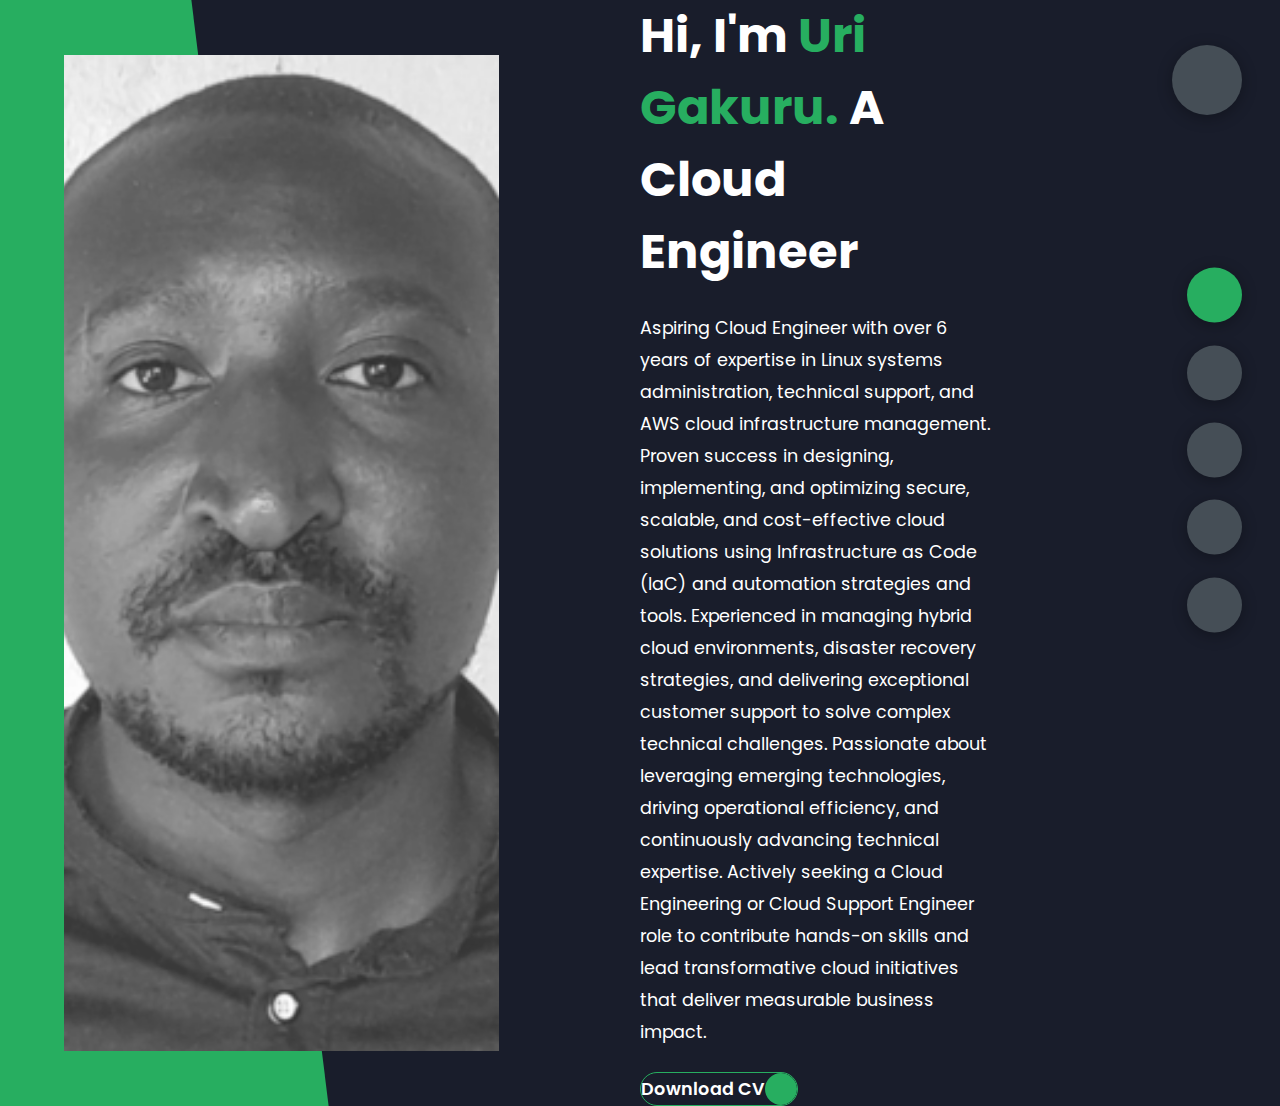
==== portfolio/index.html @ a969fb10 "updated blog" ====
<!DOCTYPE html>
<html lang="en">
<head>
    <meta charset="UTF-8">
    <meta name="viewport" content="width=device-width, initial-scale=1.0">
    <title>Portfolio</title>
    <link rel="stylesheet" href="styles/styles.css">
    <link rel="preconnect" href="https://fonts.googleapis.com">
    <link rel="preconnect" href="https://fonts.gstatic.com" crossorigin>
    <link rel="stylesheet" href="https://cdnjs.cloudflare.com/ajax/libs/font-awesome/6.7.1/css/all.min.css" integrity="sha512-5Hs3dF2AEPkpNAR7UiOHba+lRSJNeM2ECkwxUIxC1Q/FLycGTbNapWXB4tP889k5T5Ju8fs4b1P5z/iB4nMfSQ==" crossorigin="anonymous" referrerpolicy="no-referrer" />
    <link href="https://fonts.googleapis.com/css2?family=Poppins:ital,wght@0,100;0,200;0,300;0,400;0,500;0,600;0,700;0,800;0,900;1,100;1,200;1,300;1,400;1,500;1,600;1,700;1,800;1,900&display=swap" rel="stylesheet">
</head>
<body class="main-content">
    <header class="section sec1 header active" id="home">
        <div class="header-content">
            <div class="left-header">
                <div class="h-shape"></div>
                <div class="image">
                    <img src="img/Uri.png" alt="">
                </div>
            </div>
            <div class="right-header">
                <h1 class="name">
                    Hi, I'm <span>Uri Gakuru.</span>
                    A Cloud Engineer
                </h1>
                <p>
                    Aspiring Cloud Engineer with over 6 years of expertise in Linux systems administration, technical support, and AWS cloud infrastructure management. Proven success in designing, implementing, and optimizing secure, scalable, and cost-effective cloud solutions using Infrastructure as Code (IaC) and automation strategies and tools. Experienced in managing hybrid cloud environments, disaster recovery strategies, and delivering exceptional customer support to solve complex technical challenges. Passionate about leveraging emerging technologies, driving operational efficiency, and continuously advancing technical expertise. Actively seeking a Cloud Engineering or Cloud Support Engineer role to contribute hands-on skills and lead transformative cloud initiatives that deliver measurable business impact.
                </p>
                <div class="btn-con">
                    <a href="https://docs.google.com/document/d/1Qnhz3cX4dgmb34qRlpSpNWq9Eaglxcc2/edit?usp=sharing&ouid=112150904406096592435&rtpof=true&sd=true" class="main-btn">
                        <span class="btn-text">Download CV</span>
                        <span class="btn-icon"><i class="fas fa-download"></i></span>
                    </a>
                </div>

                <!-- <div class="counter-number nav-item nav-link text-white-50 font-os font-size-16 active">Couldn't read views:</div> -->

            </div>
        </div>
    </header>
    <main>
        <section class="section sec2 about" id="about">
            <div class="main-title">
                <h2>About <span>me</span> <span class="bg-text">my stats</span> </h2>
            </div>
            <div class="about-container">
                <div class="left-about">
                    <h4>Infomation About me</h4>
                    <p>
                        Uri Gakuru Customer-obsessed Cloud Engineer and Systems Administrator with over six years of experience in cloud infrastructure management, 
                        Linux systems administration, and technical support. Certified AWS Solutions Architect Associate and VMware Professional – Data Center Virtualization (2024), 
                        skilled in Infrastructure as Code (IaC), automation, risk analysis, and system optimization. Known for delivering tailored solutions, enhancing system reliability, 
                        and driving operational efficiency. Experienced in designing scalable cloud architectures, optimizing costs, and implementing cloud-native services. 
                        Passionate about solving real-world problems and continuously learning new technologies to improve cloud and on-premises infrastructure. 
                        Seeking opportunities to contribute expertise in hybrid cloud environments and systems administration.
                    </p>
                    <div class="btn-con">
                        <a href="https://docs.google.com/document/d/1Qnhz3cX4dgmb34qRlpSpNWq9Eaglxcc2/edit?usp=sharing&ouid=112150904406096592435&rtpof=true&sd=true" class="main-btn">
                            <span class="btn-text">Download CV</span>
                            <span class="btn-icon"><i class="fas fa-download"></i></span>
                        </a>
                    </div>

                </div>
                <div class="right-about">

                    <div class="about-item">
                        <div class="abt-text">
                            <p class="large-text">6+</p>
                            <p class="small-text">years of <br />experience</p>
                        </div>
                    </div>

                    <div class="about-item">
                        <div class="abt-text">
                            <p class="large-text">1000+</p>
                            <p class="small-text">Happy <br />Clients</p>
                        </div>
                    </div>

                    <div class="about-item">
                        <div class="abt-text">
                            <p class="large-text">70+</p>
                            <p class="small-text">Systems and Cloud <br />Projects</p>
                        </div>
                    </div>

                    <div class="about-item">
                        <div class="abt-text">
                            <p class="large-text">4+</p>
                            <p class="small-text">Professional <br />Certifications</p>
                        </div>
                    </div>
                        
                    </div>
                </div>
            

            <div class="about-stats">
                <h4 class="stat-title">My Skills</h4>
                <div class="progress-bars">


                    <div class="progress-bar">
                        <p class="prog-title">html5</p>
                        <div class="progress-con">
                            <p class="prog text">90%</p>
                            <div class="progress">
                                <span class="html"></span>
                            </div>
                        </div>
                    </div>

                    <div class="progress-bar">
                        <p class="prog-title">AWS</p>
                        <div class="progress-con">
                            <p class="prog text">98%</p>
                            <div class="progress">
                                <span class="aws"></span>
                            </div>
                        </div>
                    </div>

                    <div class="progress-bar">
                        <p class="prog-title">Python</p>
                        <div class="progress-con">
                            <p class="prog text">80%</p>
                            <div class="progress">
                                <span class="python"></span>
                            </div>
                        </div>
                    </div>

                    <div class="progress-bar">
                        <p class="prog-title">Linux</p>
                        <div class="progress-con">
                            <p class="prog text">95%</p>
                            <div class="progress">
                                <span class="linux"></span>
                            </div>
                        </div>
                    </div>


                </div>
            </div>

            <h4 class="stat-title">My Timeline</h4>
            <div class="timeline">

                <div class="timeline-item">
                    <div class="tl-icon">
                        <i class="fas fa-briefcase"></i>
                    </div>
                    <p class="tl-duration">Jan 2022 – Present | Remote</p>
                    <h5>AWS Cloud Engineer – Self-Learning and Project-Based Experience<span> Self-Directed Learning </span> </h5>
                    <!-- <ul>
                        <li>- Serverless Web App Deployment: Designed and deployed a serverless application using AWS Lambda, API Gateway, DynamoDB, and S3 for a cost-efficient, scalable solution.</li>
                        <li>- Backend for Serverless Web App: Built a robust and scalable backend architecture following AWS best practices.</li>
                        <li>- Static Website Hosting: Used Amazon S3 and CloudFront to host a static website with high availability and low latency.</li>
                        <li>- Data Analytics Pipeline: Architected a clickstream data solution to ingest, store, and visualize large datasets using AWS Kinesis, S3, and QuickSight, enabling actionable insights.</li>
                        <li>- EC2 Instance Deployment: Automated EC2 provisioning and configuration using Terraform for IaC, Bash scripting for automation, and AWS Console for manual adjustments.</li>
                        <li>- S3 Bucket Deployment: Established secure storage solutions via Terraform for repeatable automation, Bash scripting for customization, and the AWS Console for detailed configuration.</li>
                        <li>- VPC Construction: Designed and deployed Virtual Private Clouds (VPCs) leveraging Terraform for consistency, Bash scripting for enhanced functionality, and the AWS Console for monitoring and adjustments, ensuring security and optimized performance.</li>
                    </ul> -->
                    
                    <div class="left-about">
                        <h4>Some of my projects</h4>
                        <ul>
                            <li>Serverless Web App Deployment: Designed and deployed a serverless application using AWS Lambda, API Gateway, DynamoDB, and S3 for a cost-efficient, scalable solution.</li>
                            <li>Backend for Serverless Web App: Built a robust and scalable backend architecture following AWS best practices.</li>
                            <li>Static Website Hosting: Used Amazon S3 and CloudFront to host a static website with high availability and low latency.</li>
                            <li>Data Analytics Pipeline: Architected a clickstream data solution to ingest, store, and visualize large datasets using AWS Kinesis, S3, and QuickSight, enabling actionable insights.</li>
                            <li>EC2 Instance Deployment: Automated EC2 provisioning and configuration using Terraform for IaC, Bash scripting for automation, and AWS Console for manual adjustments.</li>
                            <li>S3 Bucket Deployment: Established secure storage solutions via Terraform for repeatable automation, Bash scripting for customization, and the AWS Console for detailed configuration.</li>
                            <li>VPC Construction: Designed and deployed Virtual Private Clouds (VPCs) leveraging Terraform for consistency, Bash scripting for enhanced functionality, and the AWS Console for monitoring and adjustments, ensuring security and optimized performance.</li>
                        </ul>
                        <!-- <div class="btn-con">
                            <a href="https://docs.google.com/document/d/1Qnhz3cX4dgmb34qRlpSpNWq9Eaglxcc2/edit?usp=sharing&ouid=112150904406096592435&rtpof=true&sd=true" class="main-btn">
                                <span class="btn-text">Download CV</span>
                                <span class="btn-icon"><i class="fas fa-download"></i></span>
                            </a>
                        </div> -->
                    </div>
                    

                    <!-- <p>
                        ICT Support Lead was responsible for managing and resolving technical issues related to Virtrosoft's cloud infrastructure. I worked on various cloud platforms, including Google Cloud, AWS, and Azure, ensuring smooth operation and addressing any issues that arose.
                    </p> -->
                </div>


                <div class="timeline-item">
                    <div class="tl-icon">
                        <i class="fas fa-briefcase"></i>
                    </div>
                    <p class="tl-duration">2023 - present | Full time</p>
                    <h5>ICT Support Lead<span> -Gertrude's Children's Hospital </span> </h5>
                    <!-- <ul>
                        <li>- Manage hybrid cloud infrastructure and provide real-time support to 1200+ staff members.</li>
                        <li>- Design and implement scalable and highly available cloud architectures leveraging AWS services like Auto Scaling, Load Balancers, and Elastic Beanstalk.</li>
                        <li>- Lead a team of 9 permanent staff and interns, achieving a 94% average appraisal score.</li>
                        <li>- Implement monitoring solutions using CloudWatch and ELK, enhancing system visibility.</li>
                        <li>- Automate provisioning and deployment workflows using Terraform, reducing setup times by 40%.</li>
                        <li>- Reduce manual workloads by 30% through Python automation.</li>
                        <li>- Spearhead risk analysis initiatives, reducing vulnerabilities by 25%.</li>
                        <li>- Conduct disaster recovery planning and execute co-location data center migrations, saving $56,000 annually.</li>
                        <li>- Improve customer satisfaction by reducing issue resolution times by 20%.</li>
                    </ul> -->

                    <div class="left-about">
                        <ul>
                            <li> Manage hybrid cloud infrastructure and provide real-time support to 1200+ staff members.</li>
                            <li> Design and implement scalable and highly available cloud architectures leveraging AWS services like Auto Scaling, Load Balancers, and Elastic Beanstalk.</li>
                            <li> Lead a team of 9 permanent staff and interns, achieving a 94% average appraisal score.</li>
                            <li> Implement monitoring solutions using CloudWatch and ELK, enhancing system visibility.</li>
                            <li> Automate provisioning and deployment workflows using Terraform, reducing setup times by 40%.</li>
                            <li> Reduce manual workloads by 30% through Python automation.</li>
                            <li> Spearhead risk analysis initiatives, reducing vulnerabilities by 25%.</li>
                            <li> Conduct disaster recovery planning and execute co-location data center migrations, saving $56,000 annually.</li>
                            <li> Improve customer satisfaction by reducing issue resolution times by 20%.</li>
                        </ul>
                    </div>
                    
                </div>

                <!-- <div class="timeline-item">
                    <div class="tl-icon">
                        <i class="fas fa-briefcase"></i>
                    </div>
                    <p class="tl-duration">2023 - present</p>
                    <h5>ICT Support Lead<span> -Gertrude's Children's Hospital </span> </h5>
                    <p>
                      
                        Manage hybrid cloud infrastructure and provide real-time support to 1200+ staff members.

                        Design and implement scalable and highly available cloud architectures leveraging AWS services like Auto Scaling, Load Balancers, and Elastic Beanstalk.

                        Lead a team of 9 permanent staff and interns, achieving a 94% average appraisal score.

                        Implement monitoring solutions using CloudWatch and ELK, enhancing system visibility.

                        Automate provisioning and deployment workflows using Terraform, reducing setup times by 40%.

                        Reduce manual workloads by 30% through Python automation.

                        Spearhead risk analysis initiatives, reducing vulnerabilities by 25%.

                        Conduct disaster recovery planning and execute co-location data center migrations, saving $56,000 annually.

                        Improve customer satisfaction by reducing issue resolution times by 20%.
                                    
                    </p>
                </div> -->

                <div class="timeline-item">
                    <div class="tl-icon">
                        <i class="fas fa-briefcase"></i>
                    </div>
                    <p class="tl-duration">January 2019 - June 2023</p>
                    <h5>ICT Support Specialist<span> -Gertrude's Children's Hospital </span> </h5>
                    <!-- <ul>
                        <li>- Administer Windows and Linux servers, optimizing system performance and uptime.</li>
                        <li>- Lead the deployment of telemedicine services, reaching over 56,000 patients.</li>
                        <li>- Architect and deploy containerized applications using Docker and Kubernetes, improving scalability and resource utilization.</li>
                        <li>- Conduct security audits and enforce data protection policies.</li>
                        <li>- Act as a risk champion, addressing potential vulnerabilities in cloud services.</li>
                        <li>- Design multi-tiered backup and disaster recovery solutions.</li>
                    </ul> -->

                    <div class="left-about">
                        <ul>
                            <li> Administer Windows and Linux servers, optimizing system performance and uptime.</li>
                            <li> Lead the deployment of telemedicine services, reaching over 56,000 patients.</li>
                            <li> Architect and deploy containerized applications using Docker and Kubernetes, improving scalability and resource utilization.</li>
                            <li> Conduct security audits and enforce data protection policies.</li>
                            <li> Act as a risk champion, addressing potential vulnerabilities in cloud services.</li>
                            <li> Design multi-tiered backup and disaster recovery solutions.</li>
                        </ul>
                    </div>
                    
                    <!-- <p>
                        ICT Support Lead was responsible for managing and resolving technical issues related to Virtrosoft's cloud infrastructure. I worked on various cloud platforms, including Google Cloud, AWS, and Azure, ensuring smooth operation and addressing any issues that arose.
                    </p> -->
                </div>

                <div class="timeline-item">
                    <div class="tl-icon">
                        <i class="fas fa-briefcase"></i>
                    </div>
                    <p class="tl-duration">March 2018 - October 2018</p>
                    <h5>ICT Systems Support<span> -Gertrude's Children's Hospital </span> </h5>
                    <!-- <ul>
                        <li>- Ensured optimal performance and availability of information systems while resolving user issues promptly.</li>
                        <li>- Recommended and implemented hardware and software upgrades to improve operational efficiency.</li>
                        <li>- Maintained Active Directory, DHCP, and network infrastructure for seamless system operation.</li>
                        <li>- Achievements: Transitioned the organization from physical to digital receipts via HMIS, streamlining patient workflows.</li>
                      </ul> -->

                      <div class="left-about">
                        <ul>
                            <li> Ensured optimal performance and availability of information systems while resolving user issues promptly.</li>
                            <li> Recommended and implemented hardware and software upgrades to improve operational efficiency.</li>
                            <li> Maintained Active Directory, DHCP, and network infrastructure for seamless system operation.</li>
                            <li> Achievements: Transitioned the organization from physical to digital receipts via HMIS, streamlining patient workflows.</li>
                        </ul>
                    </div>
                    
                    <!-- <p>
                        ICT Support Lead was responsible for managing and resolving technical issues related to Virtrosoft's cloud infrastructure. I worked on various cloud platforms, including Google Cloud, AWS, and Azure, ensuring smooth operation and addressing any issues that arose.
                    </p> -->
                </div>

                <div class="timeline-item">
                    <div class="tl-icon">
                        <i class="fas fa-briefcase"></i>
                    </div>
                    <p class="tl-duration">September 2017 - November 2017</p>
                    <h5>ICT Support Intern<span> -Gertrude's Children's Hospital </span> </h5>
                    <!-- <ul>
                        <li>Assisted in daily IT operations, including system monitoring and troubleshooting.</li>
                        <li>Administered PaBX, DHCP, and Active Directory services.</li>
                        <li>Trained fellow interns to foster a collaborative learning environment.</li>
                      </ul> -->

                      <div class="left-about">
                        <ul>
                            <li> Assisted in daily IT operations, including system monitoring and troubleshooting.</li>
                            <li> Administered PaBX, DHCP, and Active Directory services.</li>
                            <li> Trained fellow interns to foster a collaborative learning environment.</li>
                        </ul>
                    </div>
                    
                    <!-- <p>
                        ICT Support Lead was responsible for managing and resolving technical issues related to Virtrosoft's cloud infrastructure. I worked on various cloud platforms, including Google Cloud, AWS, and Azure, ensuring smooth operation and addressing any issues that arose.
                    </p> -->
                </div>

            </div>

        </section>

        <section class="section sec3 portfolio" id="portfolio">
            <div class="main-title">
                <h2>My  <span>Portfolio</span><span class="bg-text">My Work</span> </h2>
            </div>
            <p class="port-text">
                Here is some of my work.
            </p> 
            <div class="portfolios">

                <div class="portfolio-item">
                    <div class="image">
                        <img src="img/port1.jpg" alt="">
                    </div>
                    <div class="hover-items">
                        <h3>Portfolio Website Project</h3>
                        <div class="icons">

                            <a href="https://github.com/GakuruUri/portfolio" class="icon">
                                <i class="fab fa-github"></i>
                            </a>

                            <a href="https://www.linkedin.com/in/uri-gakuru-karanja/" class="icon">
                                <i class="fab fa-linkedin"></i>
                            </a>

                            <a href="#" class="icon">
                                <i class="fab fa-youtube"></i>
                            </a>


                        </div>
                    </div>
                </div>
                
                <div class="portfolio-item">
                    <div class="image">
                        <img src="img/port2.jpg" alt="">
                    </div>
                    <div class="hover-items">
                        <h3>Project Source</h3>
                        <div class="icons">

                            <a href="#" class="icon">
                                <i class="fab fa-github"></i>
                            </a>

                            <a href="#" class="icon">
                                <i class="fab fa-linkedin"></i>
                            </a>

                            <a href="#" class="icon">
                                <i class="fab fa-youtube"></i>
                            </a>


                        </div>
                    </div>
                </div>

                <div class="portfolio-item">
                    <div class="image">
                        <img src="img/port3.jpg" alt="">
                    </div>
                    <div class="hover-items">
                        <h3>Project Source</h3>
                        <div class="icons">

                            <a href="#" class="icon">
                                <i class="fab fa-github"></i>
                            </a>

                            <a href="#" class="icon">
                                <i class="fab fa-behance"></i>
                            </a>

                            <a href="#" class="icon">
                                <i class="fab fa-youtube"></i>
                            </a>


                        </div>
                    </div>
                </div>

                <div class="portfolio-item">
                    <div class="image">
                        <img src="img/port4.jpg" alt="">
                    </div>
                    <div class="hover-items">
                        <h3>Project Source</h3>
                        <div class="icons">

                            <a href="#" class="icon">
                                <i class="fab fa-github"></i>
                            </a>

                            <a href="#" class="icon">
                                <i class="fab fa-behance"></i>
                            </a>

                            <a href="#" class="icon">
                                <i class="fab fa-youtube"></i>
                            </a>


                        </div>
                    </div>
                </div>

                <div class="portfolio-item">
                    <div class="image">
                        <img src="img/port5.jpg" alt="">
                    </div>
                    <div class="hover-items">
                        <h3>Project Source</h3>
                        <div class="icons">

                            <a href="#" class="icon">
                                <i class="fab fa-github"></i>
                            </a>

                            <a href="#" class="icon">
                                <i class="fab fa-behance"></i>
                            </a>

                            <a href="#" class="icon">
                                <i class="fab fa-youtube"></i>
                            </a>


                        </div>
                    </div>
                </div>

                <div class="portfolio-item">
                    <div class="image">
                        <img src="img/port6.jpg" alt="">
                    </div>
                    <div class="hover-items">
                        <h3>Project Source</h3>
                        <div class="icons">

                            <a href="#" class="icon">
                                <i class="fab fa-github"></i>
                            </a>

                            <a href="#" class="icon">
                                <i class="fab fa-behance"></i>
                            </a>

                            <a href="#" class="icon">
                                <i class="fab fa-youtube"></i>
                            </a>


                        </div>
                    </div>
                </div>

            </div>
        </section>
        
        <section class="section sec4 " id="blogs">
            <div class="blogs-content">
                <div class="main-title">
                    <h2>My  <span>Blogs</span> <span class="bg-text">My Blogs</span> </h2>
                </div>
                <div class="blogs">

                    <div class="blog">
                        <img src="img/blog1.jpg" alt="">
                        <div class="blog-text">
                            <h4>
                                Static website deployment to AWS - and add CI/CD
                            </h4>

                            <div class="left-about">
                                <ol>
                                    <li><strong>Creating a Personal Resume Website</strong>
                                        <p>Building a personal resume website like <a href="https://urigakuru.uriroots.com" target="_blank">urigakuru.uriroots.com</a> involves a combination of front-end development, cloud services, and automation tools.</p>
                                    </li>
                                    <li><strong>Front-End Development</strong>
                                        <ol>
                                            <li>Use <strong>HTML, CSS, and JavaScript</strong> to structure the content, style the presentation, and add interactivity to the website.</li>
                                        </ol>
                                    </li>
                                    <li><strong>Hosting and Deployment</strong>
                                        <ol>
                                            <li><strong>Amazon S3:</strong> Host the website as a static site on Amazon S3, which provides scalable storage and high availability.</li>
                                            <li><strong>Amazon CloudFront and AWS Certificate Manager:</strong> Use CloudFront, a content delivery network (CDN), with AWS Certificate Manager to distribute the website globally, ensuring low latency and HTTPS security.</li>
                                            <li><strong>Amazon Route 53:</strong> Manage the domain name with Route 53, directing traffic to the S3-hosted website.</li>
                                        </ol>
                                    </li>
                                    <li><strong>Optional Backend Services</strong>
                                        <ol>
                                            <li><strong>Amazon DynamoDB:</strong> Use this NoSQL database service to store data like page views or visitor information, enabling dynamic content updates and analytics tracking.</li>
                                            <li><strong>Amazon API Gateway and AWS Lambda:</strong> Create APIs that interact with DynamoDB for dynamic functionalities without managing servers.</li>
                                        </ol>
                                    </li>
                                    <li><strong>Infrastructure as Code (IaC)</strong>
                                        <ol>
                                            <li><strong>Terraform:</strong> Automate infrastructure deployment using Terraform for consistent and repeatable setups.</li>
                                        </ol>
                                    </li>
                                    <li><strong>Continuous Integration and Continuous Deployment (CI/CD)</strong>
                                        <ol>
                                            <li><strong>GitHub and GitHub Actions:</strong> Manage source code with GitHub and use GitHub Actions to facilitate automated testing and deployment.</li>
                                        </ol>
                                    </li>
                                    <li><strong>Automation and Scripting</strong>
                                        <ol>
                                            <li><strong>Python, HCL, YAML, JSON, and Linux:</strong> Leverage these scripting languages and tools for automation, configuration, and deployment tasks.</li>
                                        </ol>
                                    </li>
                                </ol>
                            </div>
                            
                            <!-- <ul>
                                <li>**Creating a personal resume website like urigakuru.uriroots.com involves a combination of front-end development, cloud services, and automation tools.**</li>
                                <li>**Front-End Development:**
                                  <ul>
                                    <li>HTML, CSS, and JavaScript: These core web technologies are used to structure the content, style the presentation, and add interactivity to the website.</li>
                                  </ul>
                                </li>
                                <li>**Hosting and Deployment:**
                                  <ul>
                                    <li>Amazon S3: The website is hosted as a static site on Amazon S3, which offers scalable storage and high availability.</li>
                                    <li>Amazon CloudFront and AWS Certificate Manager: CloudFront, a content delivery network (CDN), is used alongside AWS Certificate Manager to distribute the website globally with low latency and secure it with HTTPS.</li>
                                    <li>Amazon Route 53: This DNS web service manages the domain name, directing traffic to the website hosted on S3.</li>
                                  </ul>
                                </li>
                                <li>**Backend Services (Optional):**
                                  <ul>
                                    <li>Amazon DynamoDB: A NoSQL database service like DynamoDB can be used to store data such as page views or visitor information. This allows for dynamic content updates and analytics tracking.</li>
                                    <li>Amazon API Gateway and AWS Lambda: These services can be used to create APIs that interact with DynamoDB, enabling dynamic functionalities without managing servers.</li>
                                  </ul>
                                </li>
                                <li>**Infrastructure as Code (IaC):**
                                  <li>Terraform: Infrastructure deployment is automated using Terraform, allowing for consistent and repeatable setups.</li>
                                </li>
                                <li>**Continuous Integration and Continuous Deployment (CI/CD):**
                                  <ul>
                                    <li>GitHub and GitHub Actions: Source code is managed in GitHub, with GitHub Actions facilitating automated testing and deployment.</li>
                                  </ul>
                                </li>
                                <li>**Automation and Scripting:**
                                  <ul>
                                    <li>Python, HCL, YAML, JSON, Linux: Various scripting languages and tools are utilized for automation, configuration, and deployment tasks.</li>
                                  </ul>
                                </li>
                              </ul> -->
                            <!-- <p>
                                Lorem ipsum dolor sit amet, consectetur adipiscing elit. Sed sodales, justo vel aliquet fermentum, dolor ipsum scelerisque lectus, vel tempor velit felis eu velit.
                            </p> -->
                        </div>
                    </div>

                    <div class="blog">
                        <img src="img/blog2.jpg" alt="">
                        <div class="blog-text">


                            <h4>Amazon's 16 Leadership Principles</h4>
                            
                            <div class="left-about">
                                <ol>
                                    <li> <strong>Customer Obsession</strong>: Leaders start with the customer and work backward. They strive to earn and keep customer trust.</li>
                                    <li> <strong>Ownership</strong>: Leaders act on behalf of the entire company and never say, "That’s not my job."</li>
                                    <li> <strong>Invent and Simplify</strong>: Leaders innovate and simplify, being open to new ideas and doing more with less.</li>
                                    <li> <strong>Are Right, A Lot</strong>: Leaders have strong judgment, seek diverse perspectives, and work to disconfirm their beliefs.</li>
                                    <li> <strong>Learn and Be Curious</strong>: Leaders continuously learn and are curious about new possibilities.</li>
                                    <li> <strong>Hire and Develop the Best</strong>: Leaders raise the bar with every hire and promotion, recognizing exceptional talent.</li>
                                    <li> <strong>Insist on the Highest Standards</strong>: Leaders drive high-quality outputs and ensure defects are fixed.</li>
                                    <li> <strong>Think Big</strong>: Leaders inspire results by thinking boldly and creating ambitious goals.</li>
                                    <li> <strong>Bias for Action</strong>: Leaders value speed in decision-making, acknowledging that many actions are reversible.</li>
                                    <li> <strong>Frugality</strong>: Leaders accomplish more with less, fostering resourcefulness and self-sufficiency.</li>
                                    <li> <strong>Earn Trust</strong>: Leaders listen attentively, speak candidly, and treat others respectfully.</li>
                                    <li> <strong>Dive Deep</strong>: Leaders stay connected to details, audit frequently, and question inconsistencies.</li>
                                    <li> <strong>Have Backbone; Disagree and Commit</strong>: Leaders respectfully challenge decisions but commit wholly once determined.</li>
                                    <li> <strong>Deliver Results</strong>: Leaders focus on key inputs and deliver quality results on time.</li>
                                    <li> <strong>Strive to Be Earth’s Best Employer</strong>: Leaders create an inclusive, productive, and fun work environment.</li>
                                    <li> <strong>Success and Scale Bring Broad Responsibility</strong>: Leaders act responsibly to improve the world for future generations.</li>
                                </ol>
    
                            </div>  

                            <!-- <p>
                                Lorem ipsum dolor sit amet, consectetur adipiscing elit. Sed sodales, justo vel aliquet fermentum, dolor ipsum scelerisque lectus, vel tempor velit felis eu velit.
                            </p> -->
                        </div>
                    </div>

                    <div class="blog">
                        <img src="img/blog3.jpg" alt="">
                        <div class="blog-text">
                            <h4>
                                How to create your own website
                            </h4>
                            <p>
                                Lorem ipsum dolor sit amet, consectetur adipiscing elit. Sed sodales, justo vel aliquet fermentum, dolor ipsum scelerisque lectus, vel tempor velit felis eu velit.
                            </p>
                        </div>
                    </div>

                    <div class="blog">
                        <img src="img/py.jpg" alt="">
                        <div class="blog-text">
                            <h4>
                                How to create your own website
                            </h4>
                            <p>
                                Lorem ipsum dolor sit amet, consectetur adipiscing elit. Sed sodales, justo vel aliquet fermentum, dolor ipsum scelerisque lectus, vel tempor velit felis eu velit.
                            </p>
                        </div>
                    </div>

                    <div class="blog">
                        <img src="img/blog4.jpg" alt="">
                        <div class="blog-text">
                            <h4>
                                How to create your own website
                            </h4>
                            <p>
                                Lorem ipsum dolor sit amet, consectetur adipiscing elit. Sed sodales, justo vel aliquet fermentum, dolor ipsum scelerisque lectus, vel tempor velit felis eu velit.
                            </p>
                        </div>
                    </div>

                    <div class="blog">
                        <img src="img/blog5.jpg" alt="">
                        <div class="blog-text">
                            <h4>
                                How to create your own website
                            </h4>
                            <p>
                                Lorem ipsum dolor sit amet, consectetur adipiscing elit. Sed sodales, justo vel aliquet fermentum, dolor ipsum scelerisque lectus, vel tempor velit felis eu velit.
                            </p>
                        </div>
                    </div>

                </div>
            </div>
        </section>

        <section class="section sec5 contact" id="contact">
            <div class="contact-container">
                <div class="main-title">
                    <h2>contact <span>Me</span><span class="bg-text">My Blogs</span> </h2>
                </div>
                <div class="contact-content-con">
                    <div class="left-contact">
                        <h4>Contact me here</h4>
                        <p>
                            If you’re looking for a dedicated and results-driven cloud engineer, 
                            I’d love to hear from you! Whether you have a project idea, need technical advice, 
                            or want to explore potential collaborations, feel free to get in touch. 
                            I specialize in designing scalable cloud solutions, optimizing infrastructure, 
                            and driving innovation through automation and emerging technologies. 
                            Let’s connect and create impactful solutions together!
                        </p>
                        <div class="contact-info">

                            <div class="contact-item">
                                <div class="icon">
                                    <i class="fas fa-map-marker-alt"></i>
                                    Location
                                </div>
                                <p>
                                    : Nairobi, Kenya
                                </p>
                            </div>

                            <div class="contact-item">
                                <div class="icon">
                                    <i class="fas fa-map-marker-alt"></i>
                                    <span>Email</span>
                                </div>
                                <p>
                                    <span>: urigakuru@live.co.uk</span>
                                </p>
                            </div>

                            <div class="contact-item">
                                <div class="icon">
                                    <i class="fas fa-user-graduate"></i>
                                    <span>Education</span>
                                </div>
                                <p>
                                    <span>: Moi University, Nairobi</span>
                                </p>
                            </div>

                            <div class="contact-item">
                                <div class="icon">
                                    <i class="fas fa-phone"></i>
                                    <span>Mobile Number</span>
                                </div>
                                <p>
                                    <span>: +254 708318239</span>
                                </p>
                            </div>

                            <div class="contact-item">
                                <div class="icon">
                                    <i class="fas fa-globe-africa"></i>
                                    <span>Languages</span>
                                </div>
                                <p>
                                    <span>: English, Swahili, Kikuyu</span>
                                </p>
                            </div>

                        </div>
                        <div class="contact-icons">
                            <div class="contact-icon">
                                <a href="#" target="_blank">
                                    <i class="fab fa-twitter"></i>
                                </a>
                                <a href="#" target="_blank">
                                    <i class="fab fa-github"></i>
                                </a>
                                <a href="#" target="_blank">
                                    <i class="fab fa-linkedin"></i>
                                </a>
                            </div>
                        </div>

                    </div>
                    <div class="right-contact">
                        <form action="" class="contact-form">
                            <div class="input-control i-c-2">
                                <input type="text" required placeholder="YOUR NAME">
                                <input type="text" required placeholder="YOUR EMAIL">
                            </div>
                            <div class="input-control">
                                <input type="text" required placeholder="ENTER SUBJECT">
                            </div>
                            <div class="input-control">
                                <textarea name="" id="" cols="15" rows="8" placeholder="Message here..."></textarea>
                            </div>

                            <div class="btn-con">
                                <a href="mailto:urigakuru@live.co.uk" class="main-btn email-btn">
                                    <span class="btn-text">Send Email</span>
                                    <span class="btn-icon"><i class="fas fa-envelope"></i> </span>
                                </a>
                                <a href="https://docs.google.com/document/d/1Qnhz3cX4dgmb34qRlpSpNWq9Eaglxcc2/edit?usp=sharing&ouid=112150904406096592435&rtpof=true&sd=true" class="main-btn">
                                    <span class="btn-text">Download CV</span>
                                    <span class="btn-icon"><i class="fas fa-download"></i> </span>
                                </a>
                            </div>
                            

                            <!-- <div class="btn-con">
                                <a href="https://docs.google.com/document/d/1Qnhz3cX4dgmb34qRlpSpNWq9Eaglxcc2/edit?usp=sharing&ouid=112150904406096592435&rtpof=true&sd=true" class="main-btn">
                                    <span class="btn-text">Download CV</span>
                                    <span class="btn-icon"><i class="fas fa-download"></i> </span>
                                </a>
                            </div> -->
                        </form>
                    </div>
                </div>
            </div>


        </section>

    </main>

    <div class="controls">
        <div class="control control-1 active-btn" data-id="home">
            <i class="fa-solid fa-house"></i>
        </div>
        <div class="control control-2 " data-id="about">
            <i class="fa-solid fa-user"></i>
        </div>
        <div class="control control-3 " data-id="portfolio">
            <i class="fa-solid fa-briefcase"></i>
        </div>
        <div class="control control-4 " data-id="blogs">
            <i class="fa-solid fa-newspaper"></i>
        </div>
        <div class="control control-5 " data-id="contact">
            <i class="fa-solid fa-envelope-open"></i>
        </div>
    </div>

    <div class="theme-btn">
        <i class="fas fa-adjust" ></i>
    </div>

    <script src="app.js"></script>
</body>
</html>
---- portfolio/styles/styles.css ----
@charset "UTF-8";
* {
  margin: 0;
  padding: 0;
  box-sizing: border-box;
  list-style: none;
}

:root {
  --color-primary: #191d2b;
  --color-secondary: #27ae60;
  --color-white: #ffffff;
  --color-black: #000;
  --color-grey0: #f8f8f8;
  --color-grey-1: #dbe1e8;
  --color-grey-2: #b2becd;
  --color-grey-3: #6c7983;
  --color-grey-4: #454e56;
  --color-grey-5: #2a2e35;
  --color-grey-6: #12181b;
  --br-sm-2: 14px;
  --box-shadow-1: 0 3px 15px rgba(0,0,0,.3);
}

.light-mode {
  --color-primary: #ffffff;
  --color-secondary: #ae7827;
  --color-white: #454e56;
  --color-black: #000;
  --color-grey0: #f8f8f8;
  --color-grey-1: #6c7983;
  --color-grey-2: #6c7983;
  --color-grey-3: #6c7983;
  --color-grey-4: #454e56;
  --color-grey-5: #f8f8f8;
  --color-grey-6: #12181b;
}

body {
  background-color: var(--color-primary);
  font-family: "Poppins", sans-serif;
  font-size: 1.1rem;
  color: var(--color-white);
  transition: all 0.4s ease-in-out;
}

a {
  display: inline-block;
  text-decoration: none;
  color: inherit;
  font-family: inherit;
}

header {
  min-height: 100vh;
  font-family: "poppins", sans-serif;
  color: var(--color-white);
  overflow: hidden;
}

section {
  min-height: 100vh;
  width: 100%;
  position: absolute;
  left: 0;
  top: 0;
  padding: 3rem 18rem;
}

.section {
  transform: translateY(-100%) scale(0);
  transition: all 0.4s ease-in-out;
  background-color: var(--color-primary);
}

.sec1 {
  display: none;
  transform: translateY(0) scale(1);
}

.sec2 {
  display: none;
  transform: translateY(0) scale 1;
}

.sec3 {
  display: none;
  transform: translateY(0) scale 1;
}

.sec4 {
  display: none;
  transform: translateY(0) scale 1;
}

.sec5 {
  display: none;
  transform: translateY(0) scale 1;
}

.active {
  display: block;
  animation: appear 1s ease-in-out;
  transform: translateY(0) scaleY(1);
}
@keyframes appear {
  0% {
    transform: translateY(-100%) scaleY(0);
  }
  100% {
    transform: translateY(0) scaleY(1);
  }
}

.controls {
  position: fixed;
  z-index: 10;
  top: 50%;
  right: 3%;
  display: flex;
  flex-direction: column;
  align-items: center;
  justify-content: center;
  transform: translateY(-50%);
}
.controls .active-btn {
  background-color: var(--color-secondary) !important;
  transition: all 0.4s ease-in-out;
}
.controls .active-btn i {
  color: var(--color-white) !important;
}
.controls .control {
  padding: 1rem;
  cursor: pointer;
  background-color: var(--color-grey-4);
  width: 55px;
  height: 55px;
  border-radius: 50%;
  display: flex;
  justify-content: center;
  align-items: center;
  margin: 0.7rem 0;
  box-shadow: var(--box-shadow-1);
}
.controls .control i {
  font-size: 1.2rem;
  color: var(--color-grey-2);
  pointer-events: none;
}

.theme-btn {
  top: 5%;
  right: 3%;
  width: 70px;
  height: 70px;
  border-radius: 50%;
  background-color: var(--color-grey-4);
  cursor: pointer;
  position: fixed;
  display: flex;
  justify-content: center;
  align-items: center;
  box-shadow: 0 3px 15px rgba(0, 0, 0, 0.3);
  transition: all 0.1s ease-in-out;
}
.theme-btn:active {
  transform: translateY(-5px);
}
.theme-btn i {
  font-size: 1.4rem;
  color: var(--color-grey-2);
  pointer-events: none;
}

/*Header-content*/
.header-content {
  display: grid;
  grid-template-columns: repeat(2, 1fr);
  min-height: 100vh;
}
.header-content .left-header {
  display: flex;
  align-items: center;
  position: relative;
}
.header-content .left-header .h-shape {
  transition: all 0.4s ease-in-out;
  width: 65%;
  height: 100%;
  background-color: var(--color-secondary);
  position: absolute;
  left: 0;
  top: 0;
  z-index: -1;
  -webkit-clip-path: polygon(0 0, 46% 0, 79% 100%, 0% 100%);
          clip-path: polygon(0 0, 46% 0, 79% 100%, 0% 100%);
}
.header-content .left-header .image {
  border-radius: var(--br-sm-2);
  height: 90%;
  width: 68%;
  margin-left: 4rem;
  background-color: var(--color-black);
  transition: all 0.4s ease-in-out;
}
.header-content .left-header .image img {
  width: 100%;
  height: 100%;
  -o-object-fit: cover;
     object-fit: cover;
  transition: all 0.4s ease-in-out;
  filter: grayscale(100%);
}
.header-content .left-header .image img:hover {
  filter: grayscale(0);
}
.header-content .right-header {
  display: flex;
  flex-direction: column;
  justify-content: center;
  padding-right: 18rem;
}
.header-content .right-header .name {
  font-size: 3rem;
}
.header-content .right-header .name span {
  color: var(--color-secondary);
}
.header-content .right-header p {
  margin: 1.5rem 0;
  line-height: 2rem;
}

/*about*/
.about-container {
  display: grid;
  grid-template-columns: repeat(2, 1fr);
  padding-top: 3.5rem;
  padding-bottom: 5rem;
}
.about-container .right-about {
  display: grid;
  grid-template-columns: repeat(2, 1fr);
  grid-gap: 2rem;
}
.about-container .right-about .about-item {
  border: 1px solid var(--color-grey-5);
  border-radius: 5px;
  transition: all 0.4s ease-in-out;
  box-shadow: 1px 2px 15px rgba(0, 0, 0, 0.1);
}
.about-container .right-about .about-item:hover {
  cursor: default;
  transform: translateY(-5px);
  border: 1px solid var(--color-secondary);
  box-shadow: 1px 4px 15px rgba(0, 0, 0, 0.32);
}
.about-container .right-about .about-item .abt-text {
  padding: 1.5rem;
  display: flex;
  flex-direction: column;
}
.about-container .right-about .about-item .abt-text .large-text {
  font-size: 3rem;
  font-weight: 700;
  color: var(--color-secondary);
}
.about-container .right-about .about-item .abt-text .small-text {
  padding-left: 3rem;
  position: relative;
  text-transform: uppercase;
  font-size: 1.2rem;
  color: var(--color-grey-1);
  letter-spacing: 2px;
}
.about-container .right-about .about-item .abt-text .small-text::before {
  content: "";
  position: absolute;
  left: 0;
  top: 15px;
  width: 2rem;
  height: 2px;
  background-color: var(--color-grey-5);
}
.about-container .left-about {
  padding-right: 5rem;
}
.about-container .left-about p {
  line-height: 2rem;
  padding: 1rem;
  color: var(--color-grey-1);
}
.about-container .left-about h4 {
  font-size: 2rem;
  text-transform: uppercase;
}

.about-stats {
  padding-bottom: 4rem;
}
.about-stats .progress-bars {
  display: grid;
  grid-template-columns: repeat(2, 1fr);
  grid-gap: 2rem;
}
.about-stats .progress-bars .progress-bar {
  display: flex;
  flex-direction: column;
}
.about-stats .progress-bars .progress-bar .prog-title {
  text-transform: uppercase;
  font-weight: 500;
}
.about-stats .progress-bars .progress-bar .progress-con {
  display: flex;
  align-items: center;
}
.about-stats .progress-bars .progress-bar .progress-con .prog-text {
  color: var(--color-grey-2);
}
.about-stats .progress-bars .progress-bar .progress-con .progress {
  width: 100%;
  height: 0.45rem;
  background-color: var(--color-grey-4);
  margin-left: 1rem;
  position: relative;
}
.about-stats .progress-bars .progress-bar .progress-con .progress span {
  position: absolute;
  top: 0;
  left: 0;
  height: 100%;
  background-color: var(--color-secondary);
  transition: all 0.4s ease-in-out;
  width: 60%;
}
.about-stats .progress-bars .progress-bar .progress-con .progress .html {
  width: 90%;
}
.about-stats .progress-bars .progress-bar .progress-con .progress .aws {
  width: 85%;
}
.about-stats .progress-bars .progress-bar .progress-con .progress .python {
  width: 80%;
}
.about-stats .progress-bars .progress-bar .progress-con .progress .linux {
  width: 95%;
}

.stat-title {
  text-transform: uppercase;
  font-size: 1.4rem;
  text-align: center;
  padding: 3.5rem 0;
  position: relative;
}
.stat-title::before {
  content: "";
  position: absolute;
  left: 50%;
  top: 0;
  width: 40%;
  height: 1px;
  background-color: var(--color-grey-5);
  transform: translateX(-50%);
}

.left-about ul {
  list-style-type: none;
  margin: 0;
  padding: 0;
}

.left-about li {
  margin-bottom: 10px;
  font-size: 16px;
  line-height: 1.5;
}

.left-about li::before {
  content: "•";
  color: var(--primary-color);
  font-weight: bold;
  display: inline-block;
  width: 1em;
  margin-left: -1em;
}

.left-about ol {
  list-style-type: decimal;
  margin: 0;
  padding: 0 20px;
  font-size: 16px;
  line-height: 1.6;
  color: var(--color-grey-6);
}

.left-about ol > li {
  margin-bottom: 15px;
}

.left-about ol > li > ol {
  list-style-type: lower-alpha;
  margin-top: 10px;
  margin-bottom: 10px;
  padding-left: 20px;
}

.left-about ol > li > ol > li {
  margin-bottom: 10px;
}

.left-about ol > li > p,
.left-about ol > li > ol > li {
  font-size: 14px;
  color: var(--color-grey-2);
}

/*timeline*/
.timeline {
  display: grid;
  grid-template-columns: repeat(2, 1fr);
  grid-gap: 2rem;
  padding-bottom: 3rem;
}
.timeline .timeline-item {
  position: relative;
  padding-left: 3rem;
  border-left: 1px solid var(--color-grey-5);
}
.timeline .timeline-item .tl-icon {
  position: absolute;
  left: -27px;
  top: 0;
  background-color: var(--color-secondary);
  width: 50px;
  height: 50px;
  border-radius: 50%;
  display: flex;
  align-items: center;
  justify-content: center;
}
.timeline .timeline-item i {
  font-size: 1.3rem;
}
.timeline .timeline-item ul {
  list-style-type: disc; /* Use disc bullets */
  list-style-position: inside; /* Place bullets within list items */
  padding-left: 20px; /* Adjust padding as needed */
}
.timeline .tl-duration {
  padding: 0.2rem 0.6rem;
  background-color: var(--color-grey-5);
  border-radius: 15px;
  display: inline-block;
  font-size: 0.8rem;
  text-transform: uppercase;
  font-weight: 500;
}
.timeline h5 {
  padding: 1rem 0;
  text-transform: uppercase;
  font-size: 1.3rem;
  font-weight: 600;
}
.timeline h5 span {
  color: var(--color-grey-2);
  font-weight: 500;
  font-size: 1.2rem;
}
.timeline p {
  color: var(--color-grey-2);
}

.port-text {
  padding: 2rem 0;
  text-align: center;
}

.portfolios {
  display: grid;
  grid-template-columns: repeat(3, 1fr);
  grid-gap: 2rem;
  margin-top: 3rem;
}
.portfolios .portfolio-item {
  position: relative;
  border-radius: 15px;
}
.portfolios .portfolio-item img {
  width: 100%;
  height: 300px;
  -o-object-fit: cover;
     object-fit: cover;
  border-radius: 15px;
}
.portfolios .portfolio-item .hover-items {
  width: 100%;
  height: 100%;
  background-color: var(--color-secondary);
  position: absolute;
  left: 0;
  top: 0;
  border-radius: 15px;
  display: flex;
  justify-content: center;
  align-items: center;
  flex-direction: column;
  opacity: 0;
  transform: scale(0);
  transition: all 0.4s ease-in-out;
}
.portfolios .portfolio-item .hover-items h3 {
  font-size: 1.5rem;
  color: var(--color-white);
  margin-bottom: 1.5rem;
}
.portfolios .portfolio-item .hover-items .icons {
  display: flex;
  justify-content: center;
  align-items: center;
}
.portfolios .portfolio-item .hover-items .icons .icon {
  background-color: var(--color-primary);
  border-radius: 50%;
  width: 50px;
  height: 50px;
  display: flex;
  align-items: center;
  justify-content: center;
  margin: 0 1rem;
  cursor: pointer;
  transition: all 0.4s ease-in-out;
}
.portfolios .portfolio-item .hover-items .icons .icon i {
  font-size: 1.5rem;
  color: var(--color-white);
  margin: 0 1rem;
}
.portfolios .portfolio-item .hover-items .icons .icon:hover {
  background-color: var(--color-white);
}
.portfolios .portfolio-item .hover-items .icons .icon:hover i {
  color: var(--color-primary);
}

.portfolio-item:hover .hover-items {
  opacity: 1;
  transform: scale(1);
}

.blogs {
  display: grid;
  grid-template-columns: repeat(3, 1fr);
  grid-gap: 2rem;
  margin-top: 3rem;
}
.blogs .blog {
  position: relative;
  background-color: var(--color-grey-5);
  border-radius: 5px;
  box-shadow: 1px 1px 20px rgba(0, 0, 0, 0.1);
  transition: all 0.4s ease-in-out;
}
.blogs .blog:hover {
  box-shadow: 1px 1px 40px rgba(0, 0, 0, 0.3);
  transform: translateY(-5px);
  transition: all 0.4s ease-in-out;
}
.blogs .blog:hover img {
  filter: grayscale(0);
  transform: scale(1.1);
  box-shadow: 1px 4px 15px rgba(0, 0, 0, 0.8);
}
.blogs .blog img {
  width: 100%;
  height: 300px;
  -o-object-fit: cover;
     object-fit: cover;
  border-top-left-radius: 5px;
  border-top-right-radius: 5px;
  filter: grayscale(100%);
  transition: all 0.4s ease-in-out;
}
.blogs .blog .blog-text {
  margin-top: -7px;
  padding: 1.1rem;
  border-top: 8px solid var(--color-secondary);
}
.blogs .blog .blog-text h4 {
  font-size: 1.5rem;
  margin-bottom: 7rem;
  transition: all 0.4s ease-in-out;
  cursor: pointer;
}
.blogs .blog .blog-text h4:hover {
  color: var(--color-secondary);
}
.blogs .blog .blog-text p {
  color: var(--color-grey-2);
  line-height: 2rem;
  padding-bottom: 1rem;
}

.contact-content-con {
  display: flex;
  padding-top: 3.5rem;
}
.contact-content-con .left-contact {
  flex: 2;
}
.contact-content-con .left-contact h4 {
  margin-top: 1rem;
  font-size: 2rem;
  text-transform: uppercase;
}
.contact-content-con .left-contact p {
  margin: 1rem 0;
  line-height: 2rem;
}
.contact-content-con .left-contact .contact-info .contact-item {
  display: flex;
  align-items: center;
  justify-content: space-between;
}
.contact-content-con .left-contact .contact-info .contact-item p {
  margin: 0.3rem 0 !important;
  padding: 0 !important;
}
.contact-content-con .left-contact .contact-info .contact-item .icon {
  display: grid;
  grid-template-columns: 40px 1fr;
}
.contact-content-con .left-contact .contact-info .contact-item .icon i {
  display: flex;
  align-items: center;
  font-size: 1.3rem;
}
.contact-content-con .left-contact .contact-icon {
  display: flex;
  margin-top: 2rem;
}
.contact-content-con .left-contact .contact-icon a {
  display: flex;
  align-items: center;
  color: var(--color-white);
  background-color: var(--color-grey-5);
  cursor: pointer;
  justify-content: center;
  width: 50px;
  height: 50px;
  border-radius: 50px;
  margin: 0 0.4rem;
  transition: all 0.4s ease-in-out;
}
.contact-content-con .left-contact .contact-icon a:hover {
  background-color: var(--color-secondary);
}
.contact-content-con .left-contact .contact-icon a:hover i {
  color: var(--color-primary);
}
.contact-content-con .left-contact .contact-icon a i {
  display: flex;
  align-items: center;
  justify-content: center;
  font-size: 1.3rem;
}
.contact-content-con .right-contact {
  flex: 3;
  margin-left: 3rem;
}
.contact-content-con .right-contact .input-control {
  margin: 1.5rem 0;
}
.contact-content-con .right-contact .input-control input, .contact-content-con .right-contact .input-control textarea {
  border-radius: 30px;
  font-weight: inherit;
  font-size: inherit;
  font-family: inherit;
  padding: 0.8rem 1.1rem;
  outline: none;
  border: none;
  background-color: var(--color-grey-5);
  width: 100%;
  color: var(--color-white);
  resize: none;
}
.contact-content-con .right-contact .i-c-2 {
  display: flex;
}
.contact-content-con .right-contact .i-c-2 :last-child {
  margin-left: 1.5rem;
}
.contact-content-con .right-contact .submit-btn {
  display: flex;
  justify-content: flex-start;
}

/*Indipendent components*/
.btn-con {
  display: flex;
  align-self: flex-start;
}

.main-btn {
  border-radius: 30px;
  color: inherit;
  font-weight: 600;
  position: relative;
  border: 1px solid var(--color-secondary);
  display: flex;
  align-self: flex-start;
  display: flex;
  align-items: center;
  overflow: hidden;
}
.main-btn .btn.text {
  padding: 0 2rem;
}
.main-btn .btn-icon {
  background-color: var(--color-secondary);
  display: flex;
  align-items: center;
  justify-content: center;
  border-radius: 50%;
  padding: 1rem;
}
.main-btn::before {
  content: "";
  position: absolute;
  top: 0;
  right: 0;
  transform: translateX(100%);
  transition: all 0.4s ease-out;
  z-index: -1;
}
.main-btn:hover {
  transition: all 0.4s ease-out;
}
.main-btn:hover::before {
  width: 100%;
  height: 100%;
  background-color: var(--color-secondary);
  transform: translateX(0);
}

.main-title {
  text-align: center;
}
.main-title h2 {
  position: relative;
  text-transform: uppercase;
  font-size: 4rem;
  font-weight: 700;
}
.main-title h2 span {
  color: var(--color-secondary);
}
.main-title h2 .bg-text {
  position: absolute;
  top: 50%;
  color: var(--color-grey-5);
  transition: all 0.4s ease-in-out;
  z-index: -1;
  left: 50%;
  transform: translate(-50%, -50%);
  font-weight: 800;
  font-size: 6.3rem;
}

@media screen and (max-width: 600px) {
  .about-container {
    grid-template-columns: 1fr;
  }
  .about-container .right-about {
    grid-template-columns: 1fr;
    padding-top: 2.5rem;
  }
  .about-container .left-about {
    padding-right: 0;
  }
  .about-container .left-about p {
    padding-left: 0;
  }
  .timeline {
    grid-template-columns: 1fr;
    padding-bottom: 6rem;
  }
  .portfolios {
    grid-template-columns: 1fr;
    padding-bottom: 6rem;
  }
  .blogs {
    grid-template-columns: 1fr;
    padding-bottom: 6rem;
  }
  .section {
    padding: 2.5rem;
  }
  .main-title h2 {
    font-size: 2rem;
  }
  .main-title h2 span {
    font-size: 2.5rem;
  }
  .main-title h2 .bg-text {
    font-size: 3rem;
  }
}
@media screen and (max-width: 1432px) {
  header {
    padding: 0 !important;
  }
  .section {
    padding: 7rem 11rem;
  }
  .contact-content-con {
    flex-direction: column;
  }
  .contact-content-con .right-contact {
    margin-left: 0;
    margin-top: 2.5rem;
  }
  .contact-content-con .right-contact .i-c-2 {
    flex-direction: column;
  }
  .contact-content-con .right-contact .i-c-2 :last-child {
    margin-left: 0;
    margin-top: 1.5rem;
  }
}
@media screen and (max-width: 1070px) {
  .about-container {
    grid-template-columns: 1fr;
  }
  .about-container .right-about {
    padding-top: 2.5rem;
  }
  .portfolios {
    grid-template-columns: 1fr 1fr;
  }
  .blogs {
    grid-template-columns: 1fr 1fr;
  }
  .main-title h2 {
    font-size: 4rem;
  }
  .main-title h2 span {
    font-size: 4rem;
  }
  .main-title h2 .bg-text {
    font-size: 4.5rem;
  }
}
@media screen and (max-width: 970px) {
  .section {
    padding: 7rem 6rem;
  }
  header {
    padding: 0;
  }
  header .right-header {
    padding: 0 !important;
  }
  .theme-btn {
    width: 50px;
    height: 50px;
  }
  .header-content {
    grid-template-columns: 1fr;
    padding-bottom: 6rem;
  }
  .left-header .h-shape {
    display: none;
  }
  .right-header {
    grid-row: 1;
    width: 90%;
    margin: 0 auto;
  }
  .right-header .name {
    font-size: 2.5rem !important;
  }
  .header-content .left-header .image {
    margin: 0 auto;
    width: 90%;
  }
  .controls {
    top: auto;
    bottom: 0;
    flex-direction: row;
    justify-content: center;
    left: 50%;
    transform: translateX(-50%);
    width: 100%;
    background-color: var(--color-grey-5);
  }
  .controls .control {
    margin: 0.6rem 1rem !important;
  }
}
@media screen and (max-width: 700px) {
  .section {
    padding: 7rem 3rem;
  }
  .about-stats .progress-bars {
    grid-template-columns: 1fr;
  }
  .main-title h2 {
    font-size: 3rem;
  }
  .main-title h2 span {
    font-size: 3rem;
  }
  .main-title h2 .bg-text {
    font-size: 4rem;
  }
}/*# sourceMappingURL=styles.css.map */
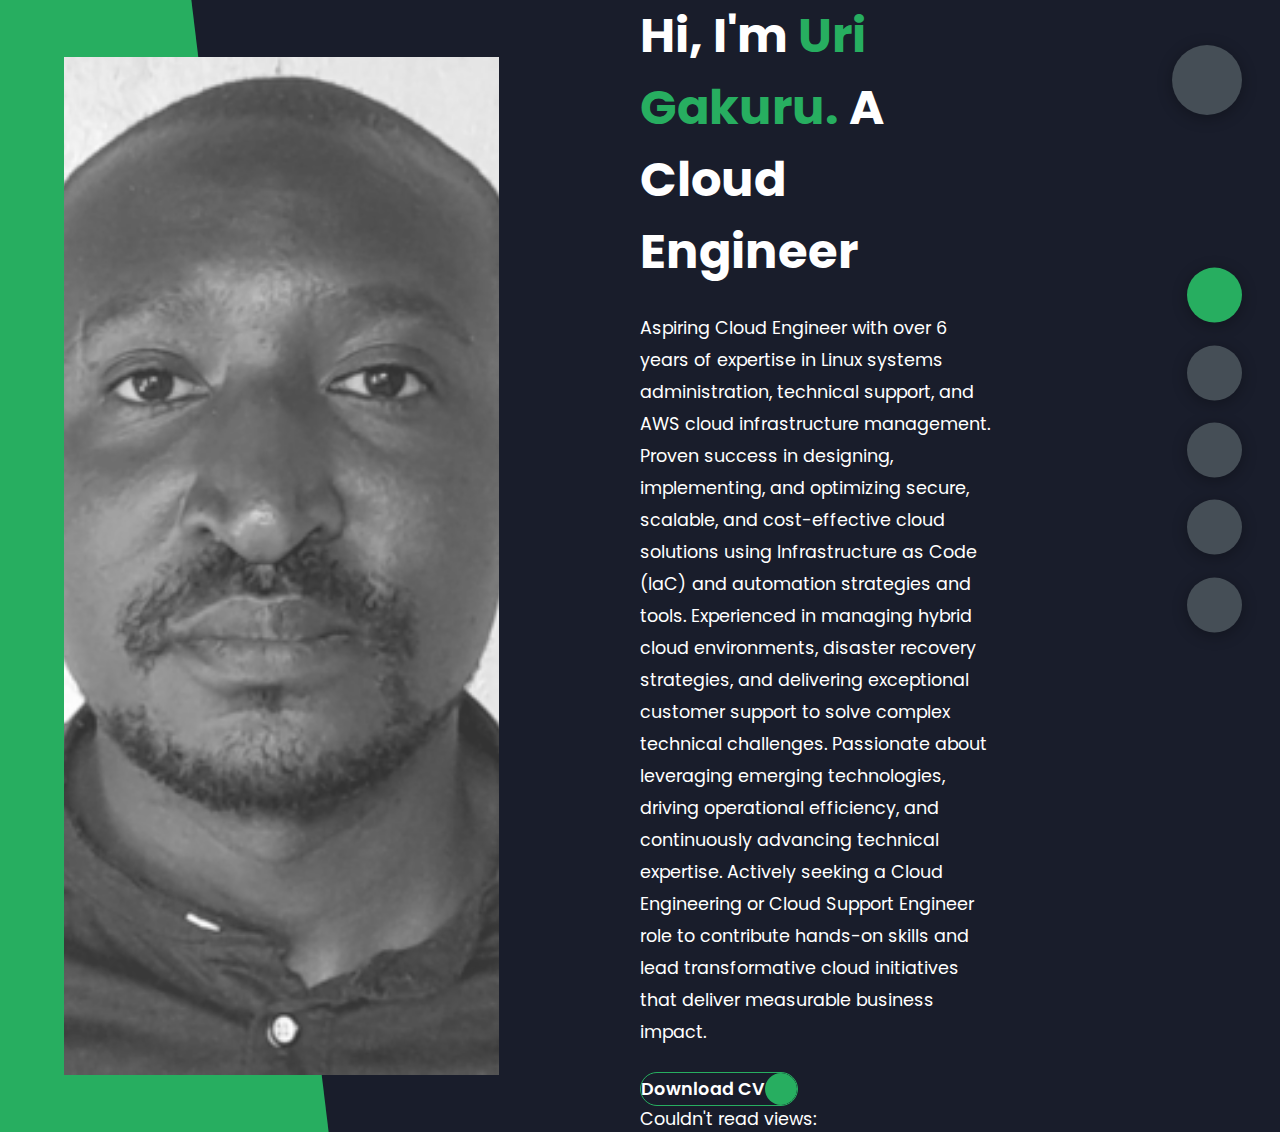
==== commit 211698ba: "updated views" ====
--- a/portfolio/index.html
+++ b/portfolio/index.html
@@ -4,6 +4,12 @@
     <meta charset="UTF-8">
     <meta name="viewport" content="width=device-width, initial-scale=1.0">
     <title>Portfolio</title>
+
+    <link rel="apple-touch-icon" sizes="180x180" href="/apple-touch-icon.png">
+    <link rel="icon" type="image/png" sizes="32x32" href="/favicon-32x32.png">
+    <link rel="icon" type="image/png" sizes="16x16" href="/favicon-16x16.png">
+    <link rel="manifest" href="/site.webmanifest">
+
     <link rel="stylesheet" href="styles/styles.css">
     <link rel="preconnect" href="https://fonts.googleapis.com">
     <link rel="preconnect" href="https://fonts.gstatic.com" crossorigin>
@@ -36,6 +42,7 @@
 
                 <!-- <div class="counter-number nav-item nav-link text-white-50 font-os font-size-16 active">Couldn't read views:</div> -->
 
+                <div class="counter-number nav-item nav-link text-white-50 font-os font-size-16 active">Couldn't read views:</div>
             </div>
         </div>
     </header>
@@ -637,11 +644,14 @@
                         <img src="img/blog3.jpg" alt="">
                         <div class="blog-text">
                             <h4>
-                                How to create your own website
+                                GenAI
                             </h4>
-                            <p>
+                            <div class="left-about">
+
+                            </div>
+                            <!-- <p>
                                 Lorem ipsum dolor sit amet, consectetur adipiscing elit. Sed sodales, justo vel aliquet fermentum, dolor ipsum scelerisque lectus, vel tempor velit felis eu velit.
-                            </p>
+                            </p> -->
                         </div>
                     </div>
 
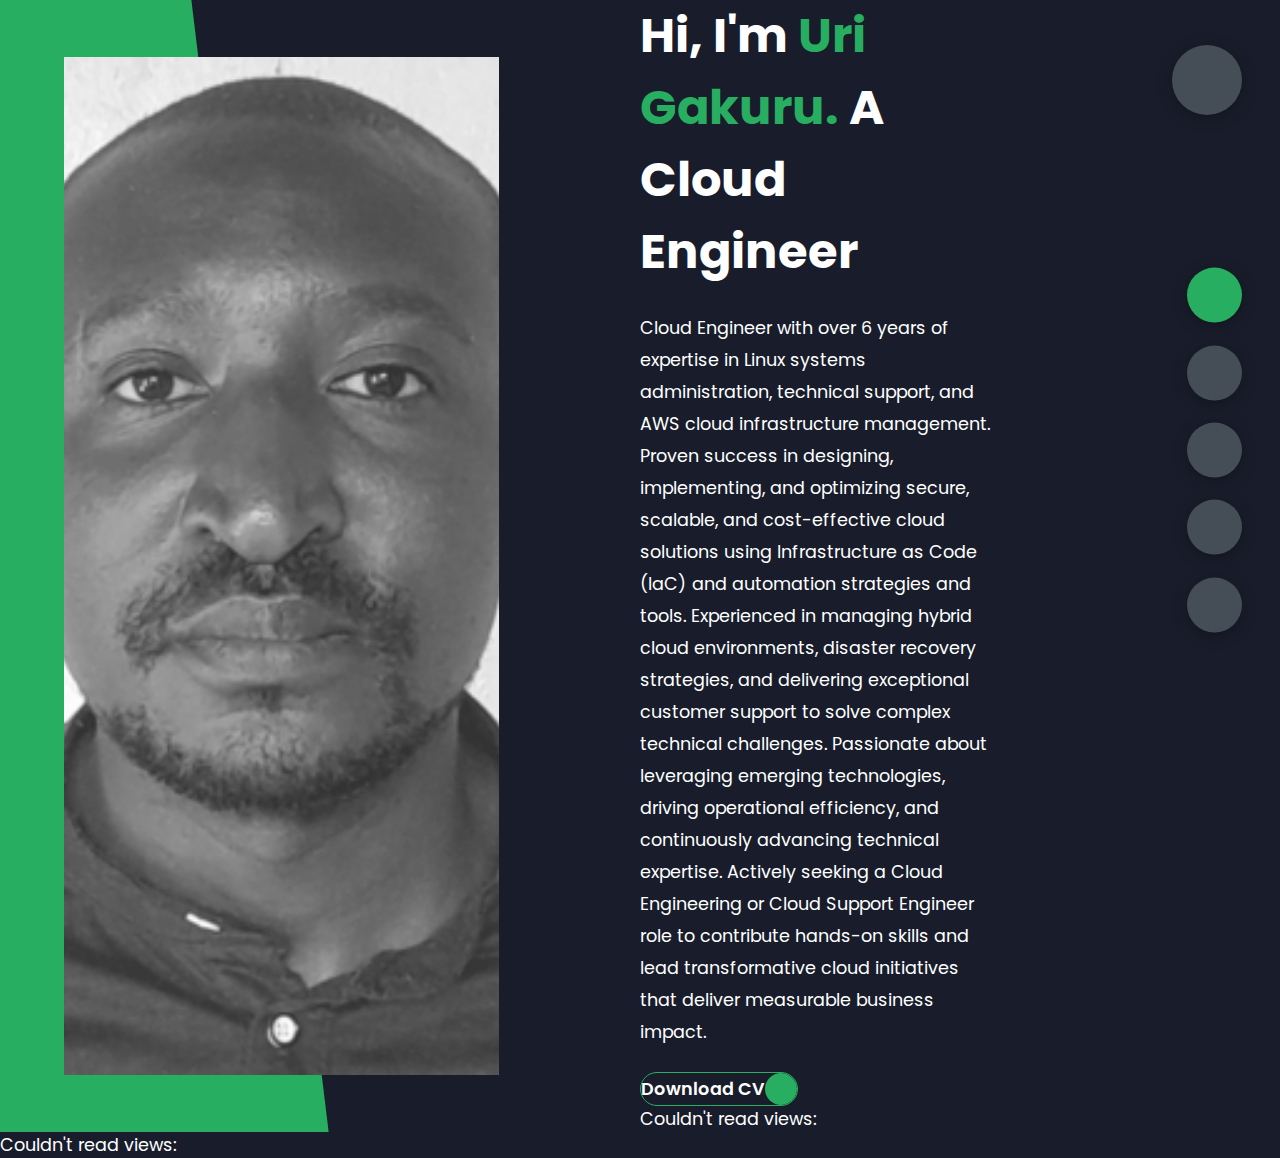
==== commit ad81267e: "Home page" ====
--- a/portfolio/index.html
+++ b/portfolio/index.html
@@ -31,7 +31,7 @@
                     A Cloud Engineer
                 </h1>
                 <p>
-                    Aspiring Cloud Engineer with over 6 years of expertise in Linux systems administration, technical support, and AWS cloud infrastructure management. Proven success in designing, implementing, and optimizing secure, scalable, and cost-effective cloud solutions using Infrastructure as Code (IaC) and automation strategies and tools. Experienced in managing hybrid cloud environments, disaster recovery strategies, and delivering exceptional customer support to solve complex technical challenges. Passionate about leveraging emerging technologies, driving operational efficiency, and continuously advancing technical expertise. Actively seeking a Cloud Engineering or Cloud Support Engineer role to contribute hands-on skills and lead transformative cloud initiatives that deliver measurable business impact.
+                    Cloud Engineer with over 6 years of expertise in Linux systems administration, technical support, and AWS cloud infrastructure management. Proven success in designing, implementing, and optimizing secure, scalable, and cost-effective cloud solutions using Infrastructure as Code (IaC) and automation strategies and tools. Experienced in managing hybrid cloud environments, disaster recovery strategies, and delivering exceptional customer support to solve complex technical challenges. Passionate about leveraging emerging technologies, driving operational efficiency, and continuously advancing technical expertise. Actively seeking a Cloud Engineering or Cloud Support Engineer role to contribute hands-on skills and lead transformative cloud initiatives that deliver measurable business impact.
                 </p>
                 <div class="btn-con">
                     <a href="https://docs.google.com/document/d/1Qnhz3cX4dgmb34qRlpSpNWq9Eaglxcc2/edit?usp=sharing&ouid=112150904406096592435&rtpof=true&sd=true" class="main-btn">
@@ -41,8 +41,7 @@
                 </div>
 
                 <!-- <div class="counter-number nav-item nav-link text-white-50 font-os font-size-16 active">Couldn't read views:</div> -->
-
-                <div class="counter-number nav-item nav-link text-white-50 font-os font-size-16 active">Couldn't read views:</div>
+            <div class="counter-number nav-item nav-link text-white-50 font-os font-size-16 active">Couldn't read views:</div>
             </div>
         </div>
     </header>
@@ -820,6 +819,10 @@
 
     </main>
 
+    <footer class="footer">
+        <div class="counter-number nav-item nav-link text-white-50 font-os font-size-16 active">Couldn't read views:</div>
+    </footer>
+
     <div class="controls">
         <div class="control control-1 active-btn" data-id="home">
             <i class="fa-solid fa-house"></i>
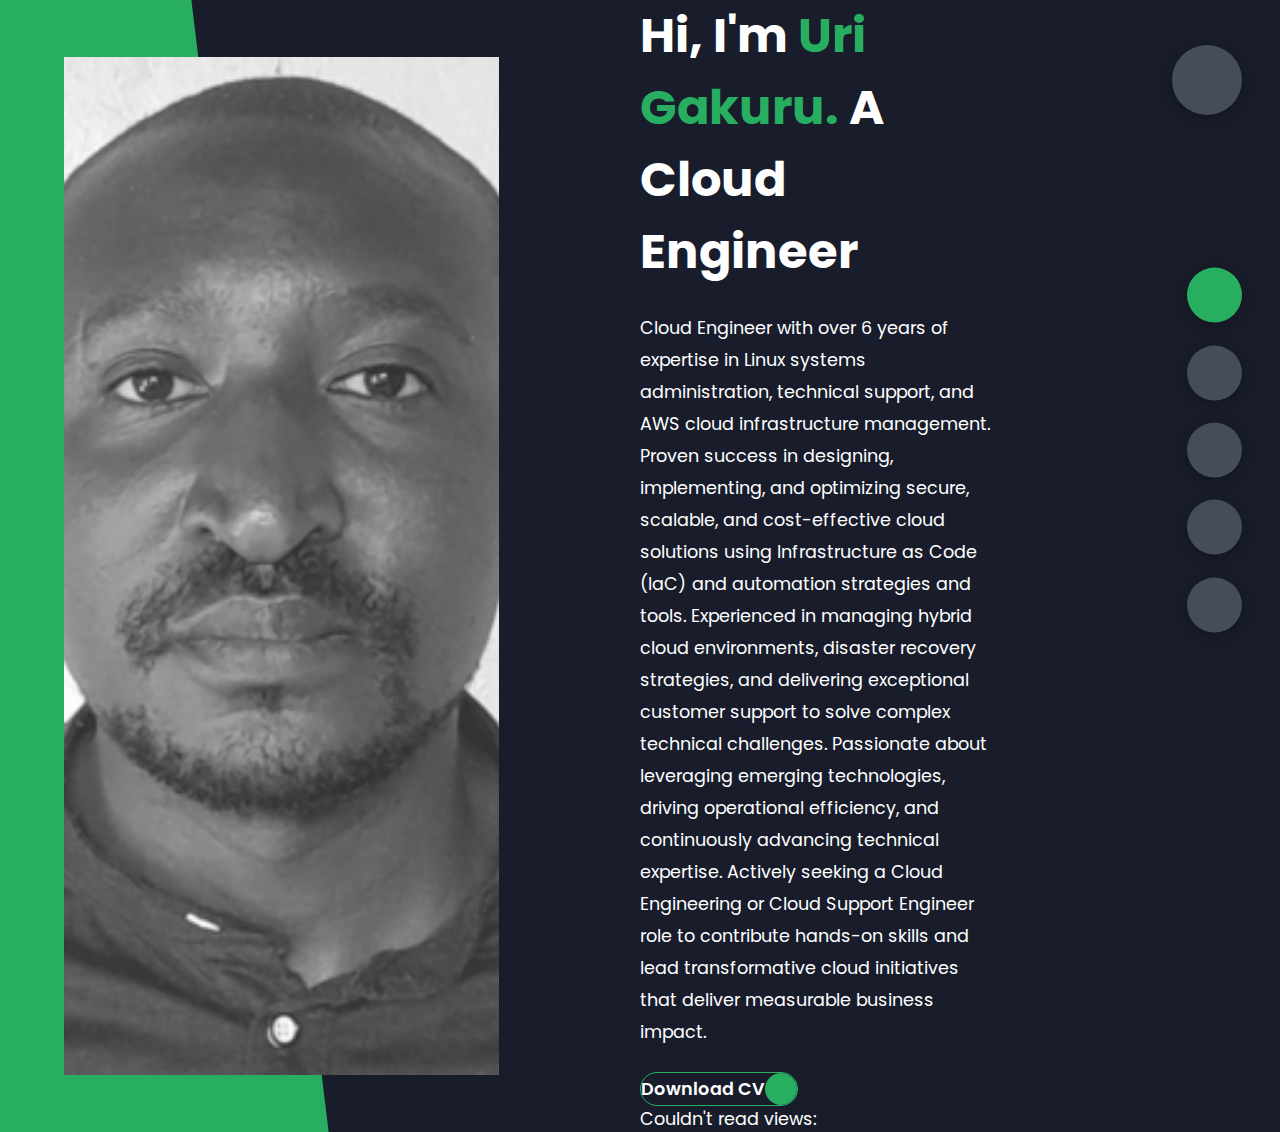
==== commit 1809c797: "Removed footer code" ====
--- a/portfolio/index.html
+++ b/portfolio/index.html
@@ -159,7 +159,7 @@
                     <div class="tl-icon">
                         <i class="fas fa-briefcase"></i>
                     </div>
-                    <p class="tl-duration">Jan 2022 – Present | Remote</p>
+                    <p class="tl-duration">Dec 2022 – Present | Remote</p>
                     <h5>AWS Cloud Engineer – Self-Learning and Project-Based Experience<span> Self-Directed Learning </span> </h5>
                     <!-- <ul>
                         <li>- Serverless Web App Deployment: Designed and deployed a serverless application using AWS Lambda, API Gateway, DynamoDB, and S3 for a cost-efficient, scalable solution.</li>
@@ -819,9 +819,9 @@
 
     </main>
 
-    <footer class="footer">
+    <!-- <footer class="footer">
         <div class="counter-number nav-item nav-link text-white-50 font-os font-size-16 active">Couldn't read views:</div>
-    </footer>
+    </footer> -->
 
     <div class="controls">
         <div class="control control-1 active-btn" data-id="home">
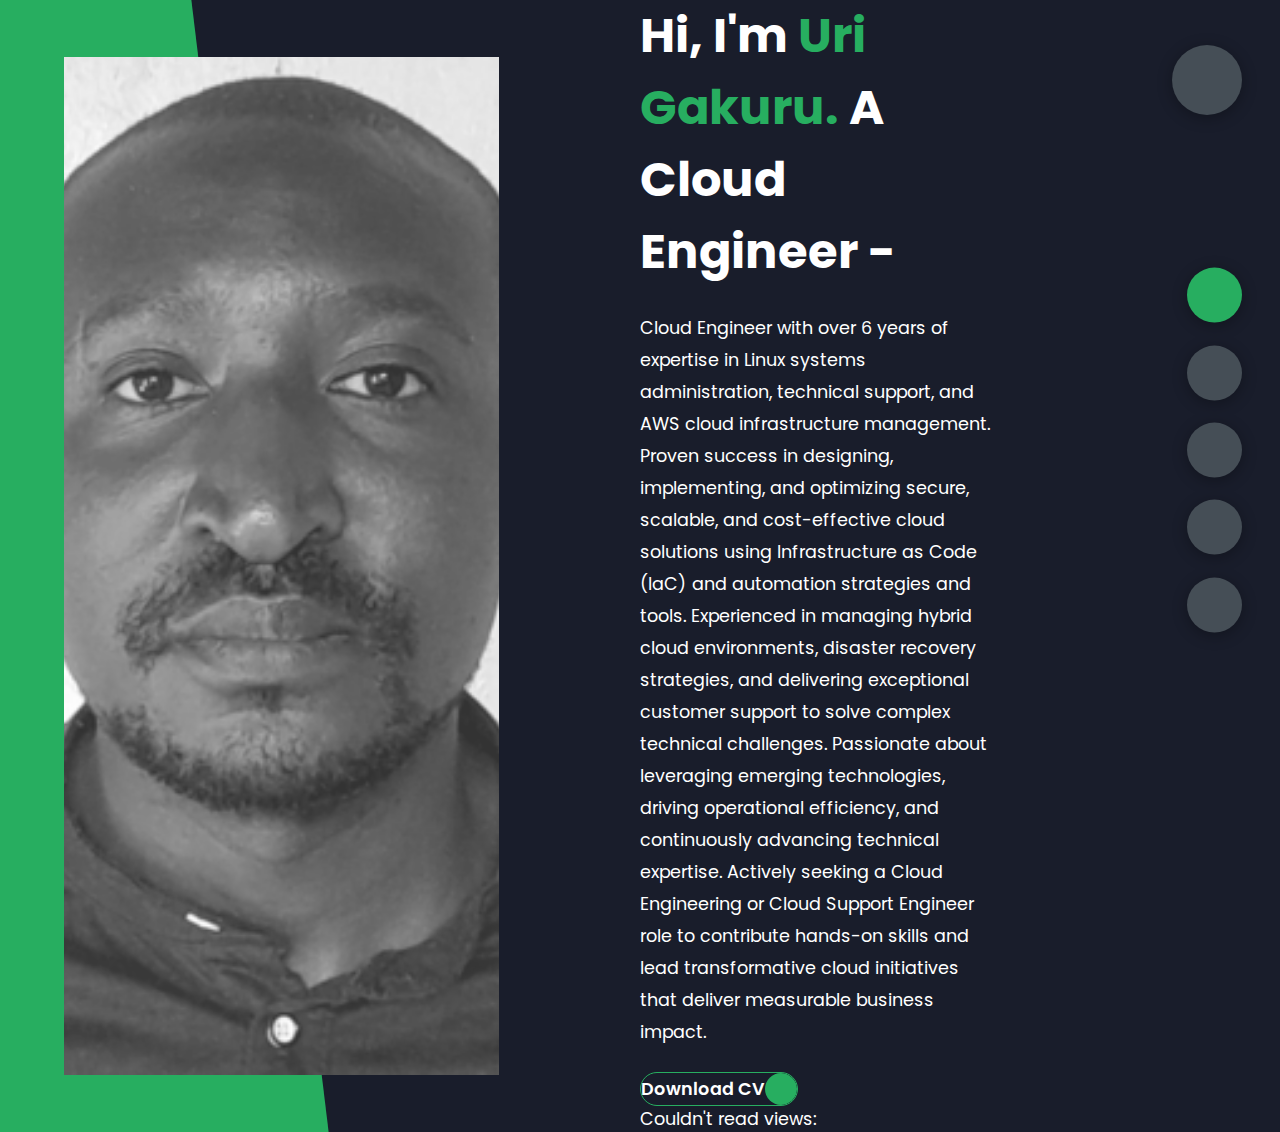
==== commit 586405fd: "updated dev.to" ====
--- a/portfolio/index.html
+++ b/portfolio/index.html
@@ -28,7 +28,7 @@
             <div class="right-header">
                 <h1 class="name">
                     Hi, I'm <span>Uri Gakuru.</span>
-                    A Cloud Engineer
+                    A Cloud Engineer - 
                 </h1>
                 <p>
                     Cloud Engineer with over 6 years of expertise in Linux systems administration, technical support, and AWS cloud infrastructure management. Proven success in designing, implementing, and optimizing secure, scalable, and cost-effective cloud solutions using Infrastructure as Code (IaC) and automation strategies and tools. Experienced in managing hybrid cloud environments, disaster recovery strategies, and delivering exceptional customer support to solve complex technical challenges. Passionate about leveraging emerging technologies, driving operational efficiency, and continuously advancing technical expertise. Actively seeking a Cloud Engineering or Cloud Support Engineer role to contribute hands-on skills and lead transformative cloud initiatives that deliver measurable business impact.
@@ -513,6 +513,7 @@
             <div class="blogs-content">
                 <div class="main-title">
                     <h2>My  <span>Blogs</span> <span class="bg-text">My Blogs</span> </h2>
+                    <a href="https://dev.to/gakuruuri">dev.to</a>
                 </div>
                 <div class="blogs">
 
